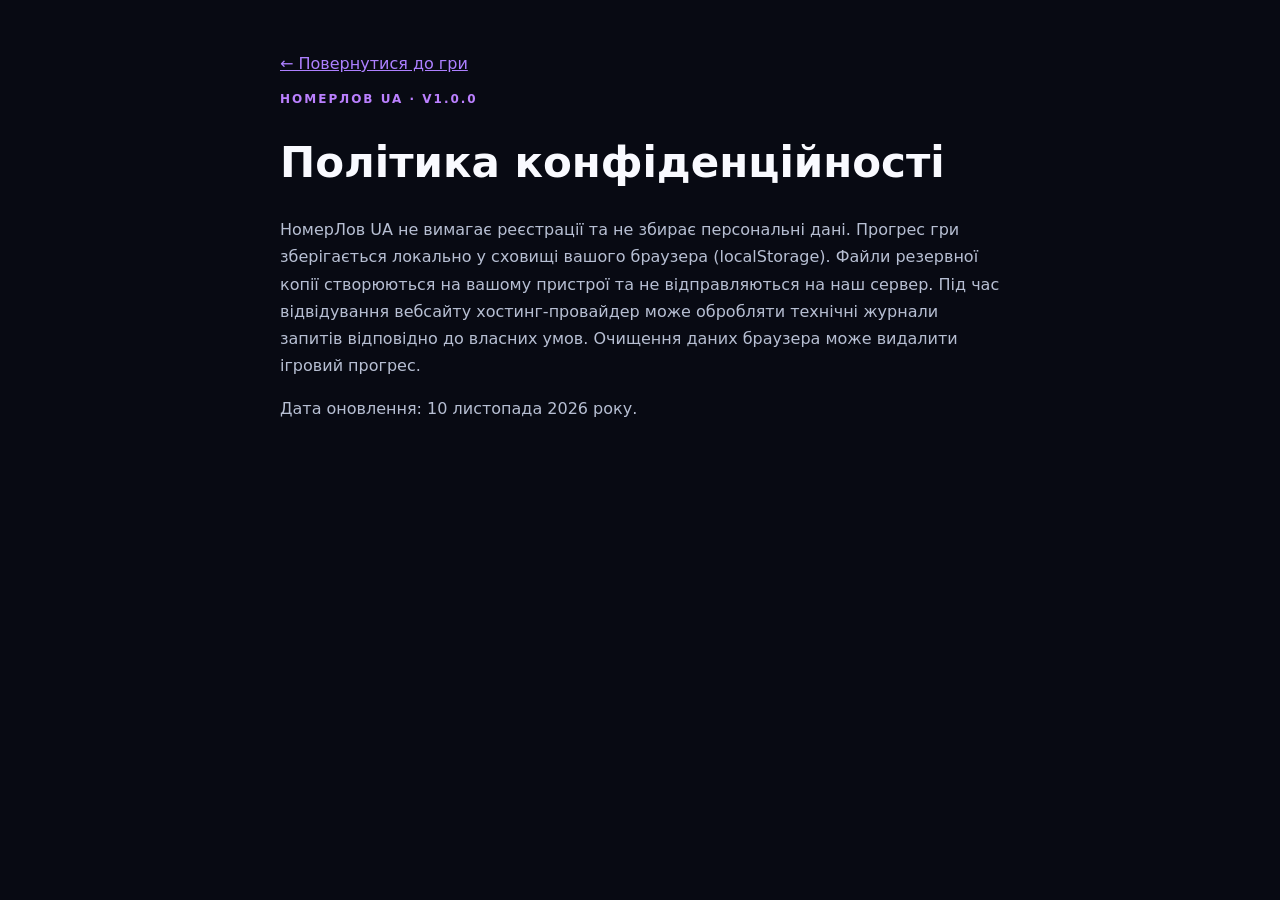
==== privacy.html @ e9b03d3c "chore(release): add PWA assets, Vercel config, legal pages and docs for v1.0.0" ====
<!doctype html><html lang="uk"><head><meta charset="utf-8"><meta name="viewport" content="width=device-width,initial-scale=1"><meta name="theme-color" content="#0b0b17"><title>Політика конфіденційності · НомерЛов UA</title><style>body{background:#080a13;color:#f9faff;font:16px/1.7 system-ui,Arial,sans-serif;max-width:720px;margin:0 auto;padding:50px 24px}a{color:#ad80ff}h1{line-height:1.2;font-size:clamp(26px,5vw,42px)}p{color:#b7bfd3}.tag{color:#bb80ff;font-size:12px;font-weight:800;letter-spacing:2px;text-transform:uppercase}</style></head><body><a href="./">← Повернутися до гри</a><p class="tag">НомерЛов UA · v1.0.0</p><h1>Політика конфіденційності</h1><p>НомерЛов UA не вимагає реєстрації та не збирає персональні дані. Прогрес гри зберігається локально у сховищі вашого браузера (localStorage). Файли резервної копії створюються на вашому пристрої та не відправляються на наш сервер. Під час відвідування вебсайту хостинг-провайдер може обробляти технічні журнали запитів відповідно до власних умов. Очищення даних браузера може видалити ігровий прогрес.</p><p>Дата оновлення: 10 листопада 2026 року.</p></body></html>
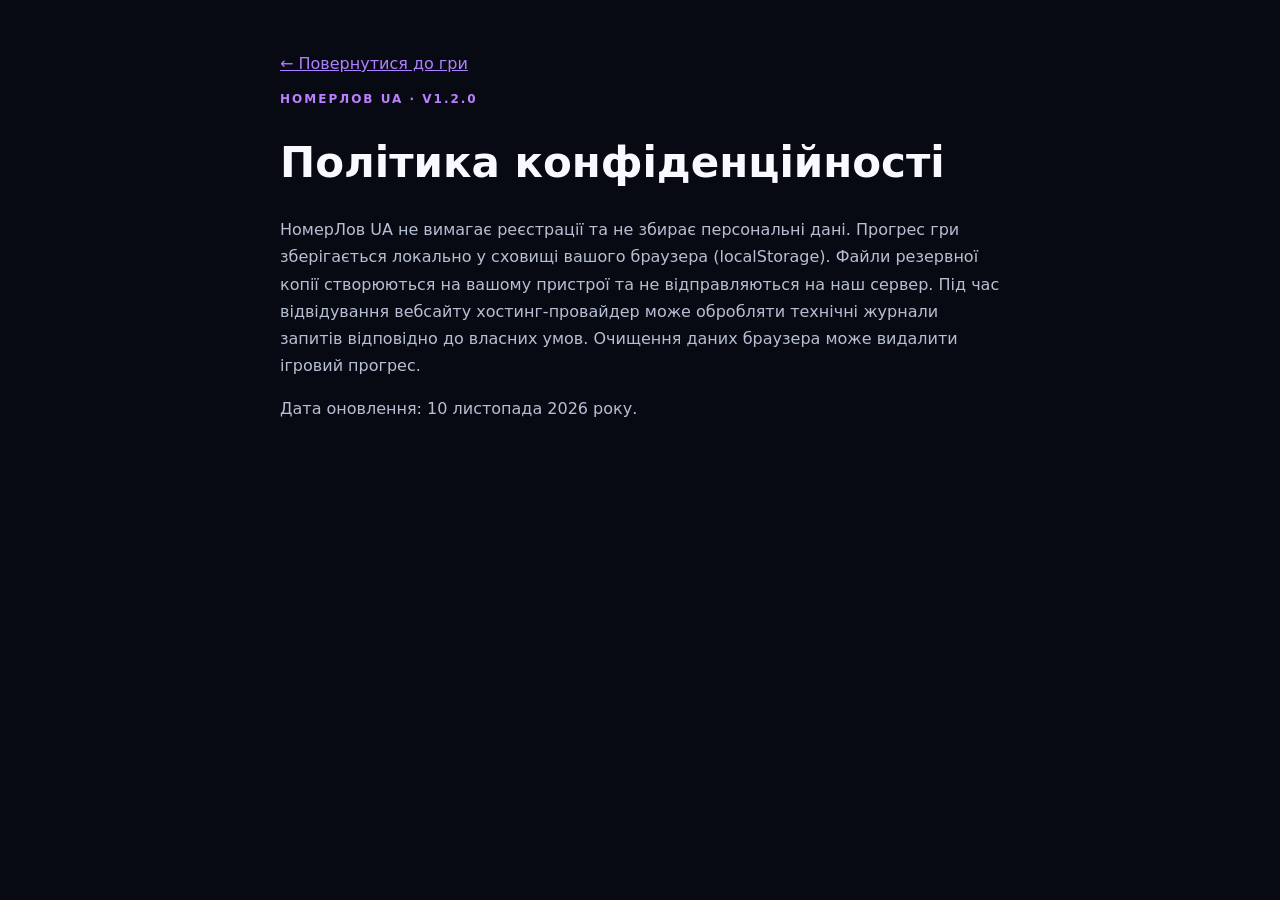
==== commit 747943b3: "release(v1.2.0): update privacy.html" ====
--- a/privacy.html
+++ b/privacy.html
@@ -1 +1 @@
-<!doctype html><html lang="uk"><head><meta charset="utf-8"><meta name="viewport" content="width=device-width,initial-scale=1"><meta name="theme-color" content="#0b0b17"><title>Політика конфіденційності · НомерЛов UA</title><style>body{background:#080a13;color:#f9faff;font:16px/1.7 system-ui,Arial,sans-serif;max-width:720px;margin:0 auto;padding:50px 24px}a{color:#ad80ff}h1{line-height:1.2;font-size:clamp(26px,5vw,42px)}p{color:#b7bfd3}.tag{color:#bb80ff;font-size:12px;font-weight:800;letter-spacing:2px;text-transform:uppercase}</style></head><body><a href="./">← Повернутися до гри</a><p class="tag">НомерЛов UA · v1.0.0</p><h1>Політика конфіденційності</h1><p>НомерЛов UA не вимагає реєстрації та не збирає персональні дані. Прогрес гри зберігається локально у сховищі вашого браузера (localStorage). Файли резервної копії створюються на вашому пристрої та не відправляються на наш сервер. Під час відвідування вебсайту хостинг-провайдер може обробляти технічні журнали запитів відповідно до власних умов. Очищення даних браузера може видалити ігровий прогрес.</p><p>Дата оновлення: 10 листопада 2026 року.</p></body></html>
+<!doctype html><html lang="uk"><head><meta charset="utf-8"><meta name="viewport" content="width=device-width,initial-scale=1"><meta name="theme-color" content="#0b0b17"><title>Політика конфіденційності · НомерЛов UA</title><style>body{background:#080a13;color:#f9faff;font:16px/1.7 system-ui,Arial,sans-serif;max-width:720px;margin:0 auto;padding:50px 24px}a{color:#ad80ff}h1{line-height:1.2;font-size:clamp(26px,5vw,42px)}p{color:#b7bfd3}.tag{color:#bb80ff;font-size:12px;font-weight:800;letter-spacing:2px;text-transform:uppercase}[hidden]{display:none!important}</style></head><body><div data-lang="uk"><a href="./">← Повернутися до гри</a><p class="tag">НомерЛов UA · v1.2.0</p><h1>Політика конфіденційності</h1><p>НомерЛов UA не вимагає реєстрації та не збирає персональні дані. Прогрес гри зберігається локально у сховищі вашого браузера (localStorage). Файли резервної копії створюються на вашому пристрої та не відправляються на наш сервер. Під час відвідування вебсайту хостинг-провайдер може обробляти технічні журнали запитів відповідно до власних умов. Очищення даних браузера може видалити ігровий прогрес.</p><p>Дата оновлення: 10 листопада 2026 року.</p></div><div data-lang="ru" hidden><a href="./">← Вернуться в игру</a><p class="tag">НомерЛов UA · v1.2.0</p><h1>Политика конфиденциальности</h1><p>НомерЛов UA не требует регистрации и не собирает личные данные. Прогресс игры сохраняется локально в браузере (localStorage). Резервные копии создаются на вашем устройстве и не отправляются на наш сервер. Во время посещения сайта хостинг-провайдер может обрабатывать технические журналы запросов согласно своим условиям. Очистка данных браузера может удалить игровой прогресс.</p><p>Дата обновления: 10 ноября 2026 года.</p></div><script>try{const s=JSON.parse(localStorage.getItem('nomerlov-ua-save-v1')||'{}');if(s.lang==='ru'){document.documentElement.lang='ru';document.querySelector('[data-lang="uk"]').hidden=true;document.querySelector('[data-lang="ru"]').hidden=false;document.title="Политика конфиденциальности · НомерЛов UA";}}catch{}</script></body></html>
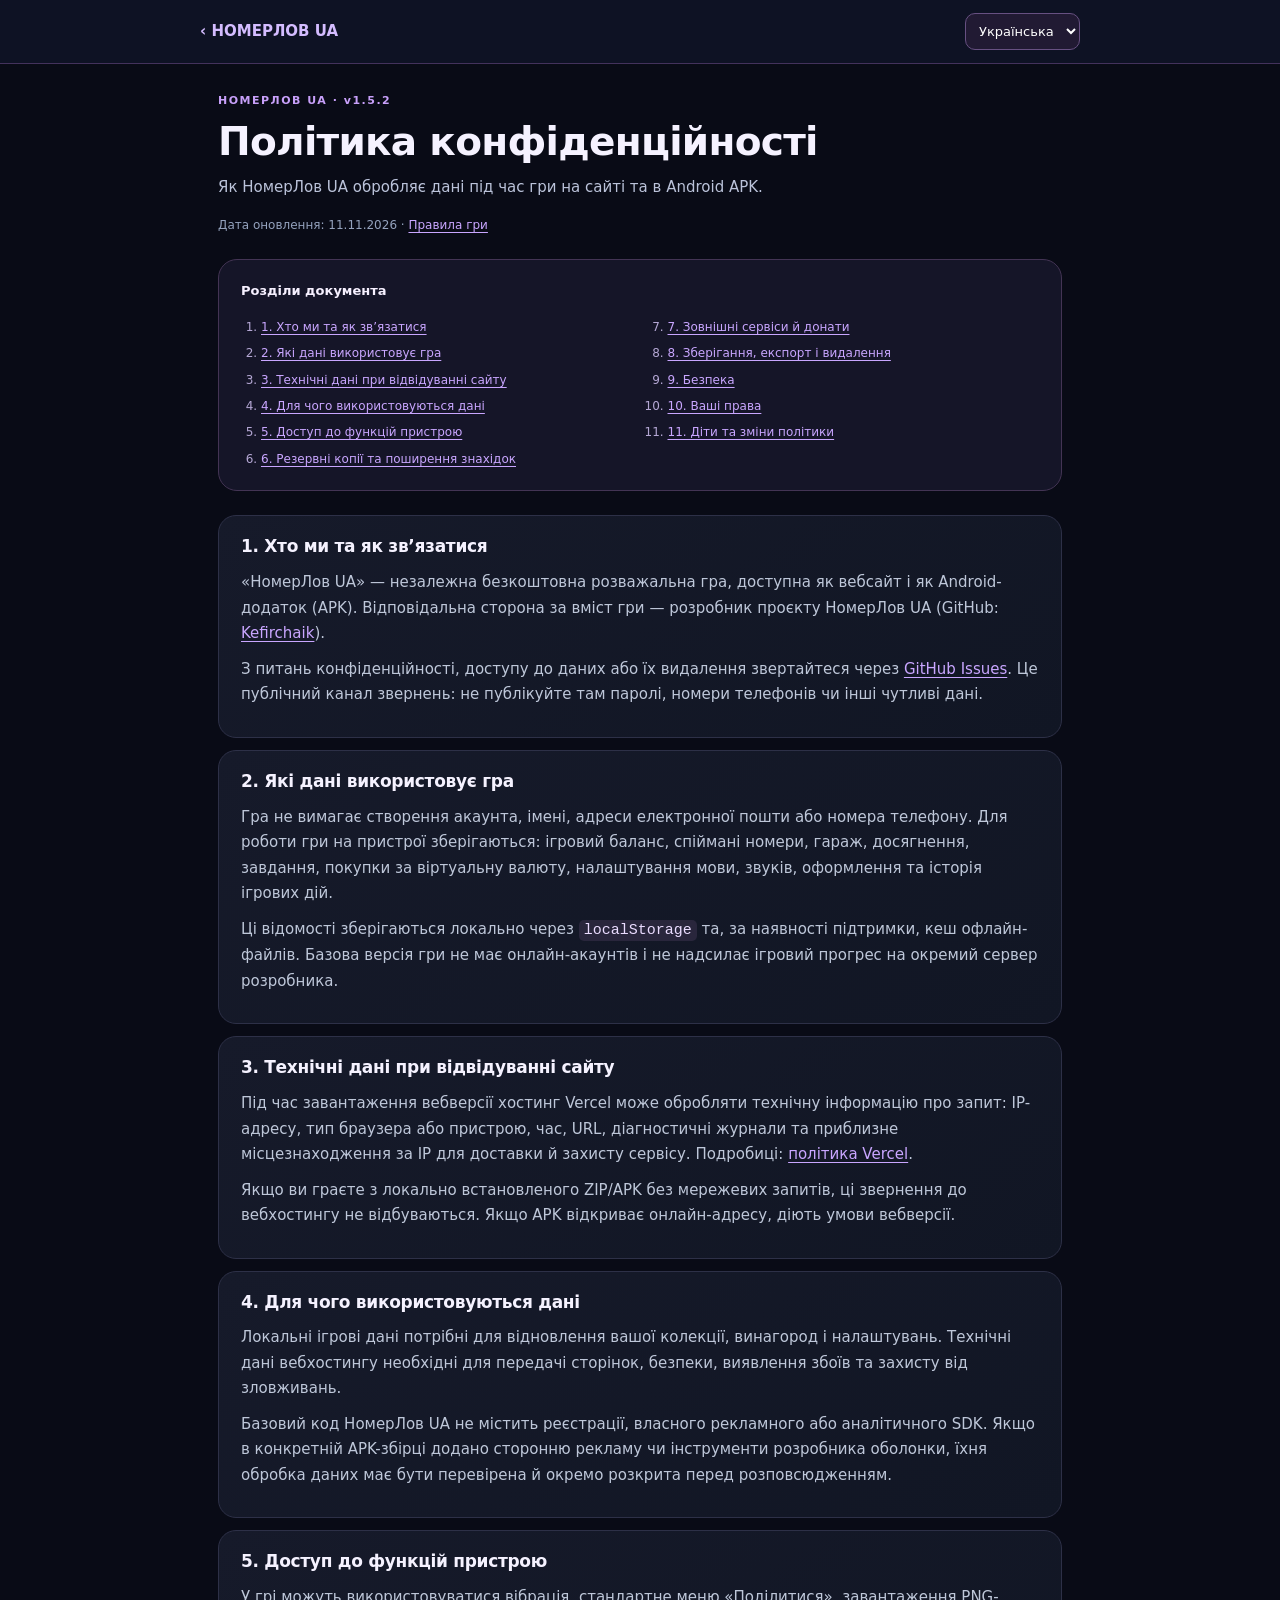
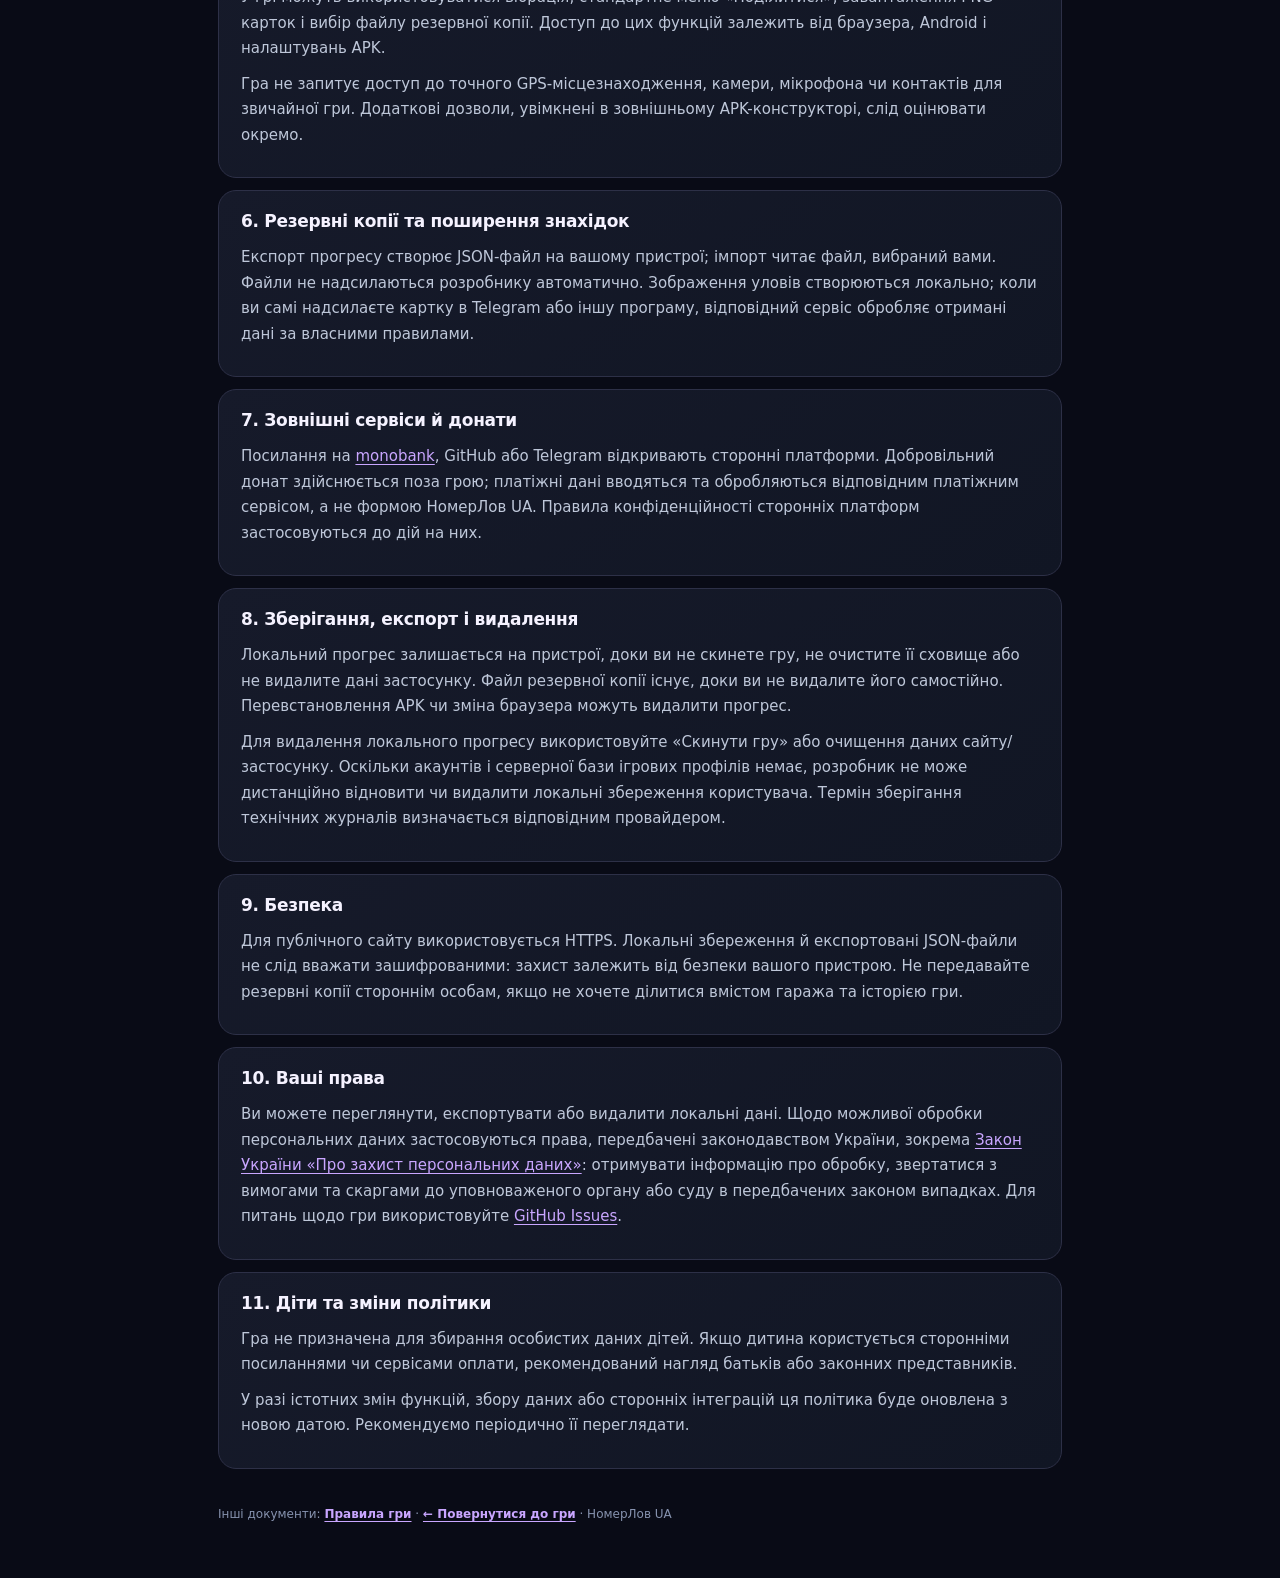
==== commit b5ab7589: "docs(legal): publish complete bilingual privacy.html for web and Android" ====
--- a/privacy.html
+++ b/privacy.html
@@ -1 +1,2 @@
-<!doctype html><html lang="uk"><head><meta charset="utf-8"><meta name="viewport" content="width=device-width,initial-scale=1"><meta name="theme-color" content="#0b0b17"><title>Політика конфіденційності · НомерЛов UA</title><style>body{background:#080a13;color:#f9faff;font:16px/1.7 system-ui,Arial,sans-serif;max-width:720px;margin:0 auto;padding:50px 24px}a{color:#ad80ff}h1{line-height:1.2;font-size:clamp(26px,5vw,42px)}p{color:#b7bfd3}.tag{color:#bb80ff;font-size:12px;font-weight:800;letter-spacing:2px;text-transform:uppercase}[hidden]{display:none!important}</style></head><body><div data-lang="uk"><a href="./">← Повернутися до гри</a><p class="tag">НомерЛов UA · v1.2.0</p><h1>Політика конфіденційності</h1><p>НомерЛов UA не вимагає реєстрації та не збирає персональні дані. Прогрес гри зберігається локально у сховищі вашого браузера (localStorage). Файли резервної копії створюються на вашому пристрої та не відправляються на наш сервер. Під час відвідування вебсайту хостинг-провайдер може обробляти технічні журнали запитів відповідно до власних умов. Очищення даних браузера може видалити ігровий прогрес.</p><p>Дата оновлення: 10 листопада 2026 року.</p></div><div data-lang="ru" hidden><a href="./">← Вернуться в игру</a><p class="tag">НомерЛов UA · v1.2.0</p><h1>Политика конфиденциальности</h1><p>НомерЛов UA не требует регистрации и не собирает личные данные. Прогресс игры сохраняется локально в браузере (localStorage). Резервные копии создаются на вашем устройстве и не отправляются на наш сервер. Во время посещения сайта хостинг-провайдер может обрабатывать технические журналы запросов согласно своим условиям. Очистка данных браузера может удалить игровой прогресс.</p><p>Дата обновления: 10 ноября 2026 года.</p></div><script>try{const s=JSON.parse(localStorage.getItem('nomerlov-ua-save-v1')||'{}');if(s.lang==='ru'){document.documentElement.lang='ru';document.querySelector('[data-lang="uk"]').hidden=true;document.querySelector('[data-lang="ru"]').hidden=false;document.title="Политика конфиденциальности · НомерЛов UA";}}catch{}</script></body></html>+<!doctype html><html lang="uk"><head><meta charset="utf-8"><meta name="viewport" content="width=device-width,initial-scale=1,viewport-fit=cover"><meta name="theme-color" content="#111525"><title>Політика конфіденційності · НомерЛов UA</title><style>
+*{box-sizing:border-box}html{color-scheme:dark;scroll-behavior:smooth}body{margin:0;color:#f5f2ff;background:#090b16;font:400 15px/1.7 system-ui,-apple-system,Segoe UI,Arial,sans-serif}a{color:#c9a6ff;text-underline-offset:3px}a:hover{color:#e0caff}header{position:sticky;top:0;z-index:5;background:#101426ed;backdrop-filter:blur(14px);border-bottom:1px solid #43325c;padding:13px max(15px,env(safe-area-inset-left))}header .header-inner{max-width:880px;margin:auto;display:flex;align-items:center;justify-content:space-between;gap:10px}.home{display:inline-flex;align-items:center;gap:7px;font-weight:800;text-decoration:none;white-space:nowrap;color:#d4bcff!important}select{border:1px solid #675082;color:white;border-radius:10px;background:#211a33;padding:9px;font:inherit;font-size:13px}main{width:min(880px,100%);padding:28px 18px 55px;margin:auto}h1{font-size:clamp(27px,6vw,39px);line-height:1.2;margin:8px 0 10px;letter-spacing:-.7px}.kicker{font-weight:900;letter-spacing:1.5px;font-size:11px;color:#c8a0fa}.summary{color:#bbc3da;font-size:15px;max-width:70ch;margin:8px 0 14px}.meta{color:#94a2bd;font-size:12px;margin:0 0 24px}.index{border:1px solid #433454;background:#151528;border-radius:19px;padding:18px 22px;margin:0 0 24px}.index strong{font-size:13px}.index ol{margin:10px 0 0;padding-left:20px;columns:2;column-gap:35px}.index li{break-inside:avoid;padding:3px 0;color:#b4a7d4;font-size:12px}article section{padding:19px 22px;margin:12px 0;border:1px solid #2d3047;border-radius:18px;background:linear-gradient(145deg,#161a2a,#111624)}h2{font-size:17px;line-height:1.35;margin:0 0 12px;letter-spacing:-.3px}p{margin:10px 0;color:#bec7d9}code{background:#29263c;color:#eadcff;border-radius:5px;padding:2px 5px}strong{color:#f6f0ff}footer{padding:23px 0 0;color:#8793af;font-size:12px}footer a{font-weight:700}@media(max-width:600px){header{padding:10px 15px}main{padding:20px 13px 45px}.index ol{columns:1}article section{padding:16px 17px}h2{font-size:16px}p{font-size:13px;line-height:1.72}}[hidden]{display:none!important}</style></head><body><header><div class="header-inner"><a class="home" href="./index.html">‹ НОМЕРЛОВ UA</a><select id="langSelect" aria-label="Мова документа / Язык документа"><option value="uk">Українська</option><option value="ru">Русский</option></select></div></header><div class="doc-lang" data-lang="uk"><main><div class="kicker">НОМЕРЛОВ UA · v1.5.2</div><h1>Політика конфіденційності</h1><p class="summary">Як НомерЛов UA обробляє дані під час гри на сайті та в Android APK.</p><p class="meta">Дата оновлення: 11.11.2026 · <a href="terms.html">Правила гри</a></p><nav class="index" aria-label="Зміст"><strong>Розділи документа</strong><ol><li><a href="#uk-1">1. Хто ми та як зв’язатися</a></li><li><a href="#uk-2">2. Які дані використовує гра</a></li><li><a href="#uk-3">3. Технічні дані при відвідуванні сайту</a></li><li><a href="#uk-4">4. Для чого використовуються дані</a></li><li><a href="#uk-5">5. Доступ до функцій пристрою</a></li><li><a href="#uk-6">6. Резервні копії та поширення знахідок</a></li><li><a href="#uk-7">7. Зовнішні сервіси й донати</a></li><li><a href="#uk-8">8. Зберігання, експорт і видалення</a></li><li><a href="#uk-9">9. Безпека</a></li><li><a href="#uk-10">10. Ваші права</a></li><li><a href="#uk-11">11. Діти та зміни політики</a></li></ol></nav><article><section id="uk-1"><h2>1. Хто ми та як зв’язатися</h2><p>«НомерЛов UA» — незалежна безкоштовна розважальна гра, доступна як вебсайт і як Android-додаток (APK). Відповідальна сторона за вміст гри — розробник проєкту НомерЛов UA (GitHub: <a href="https://github.com/Kefirchaik" target="_blank" rel="noopener noreferrer">Kefirchaik</a>).</p><p>З питань конфіденційності, доступу до даних або їх видалення звертайтеся через <a href="https://github.com/Kefirchaik/nomerlov-ua/issues/new" target="_blank" rel="noopener noreferrer">GitHub Issues</a>. Це публічний канал звернень: не публікуйте там паролі, номери телефонів чи інші чутливі дані.</p></section><section id="uk-2"><h2>2. Які дані використовує гра</h2><p>Гра не вимагає створення акаунта, імені, адреси електронної пошти або номера телефону. Для роботи гри на пристрої зберігаються: ігровий баланс, спіймані номери, гараж, досягнення, завдання, покупки за віртуальну валюту, налаштування мови, звуків, оформлення та історія ігрових дій.</p><p>Ці відомості зберігаються локально через <code>localStorage</code> та, за наявності підтримки, кеш офлайн-файлів. Базова версія гри не має онлайн-акаунтів і не надсилає ігровий прогрес на окремий сервер розробника.</p></section><section id="uk-3"><h2>3. Технічні дані при відвідуванні сайту</h2><p>Під час завантаження вебверсії хостинг Vercel може обробляти технічну інформацію про запит: IP-адресу, тип браузера або пристрою, час, URL, діагностичні журнали та приблизне місцезнаходження за IP для доставки й захисту сервісу. Подробиці: <a href="https://vercel.com/legal/privacy-notice" target="_blank" rel="noopener noreferrer">політика Vercel</a>.</p><p>Якщо ви граєте з локально встановленого ZIP/APK без мережевих запитів, ці звернення до вебхостингу не відбуваються. Якщо APK відкриває онлайн-адресу, діють умови вебверсії.</p></section><section id="uk-4"><h2>4. Для чого використовуються дані</h2><p>Локальні ігрові дані потрібні для відновлення вашої колекції, винагород і налаштувань. Технічні дані вебхостингу необхідні для передачі сторінок, безпеки, виявлення збоїв та захисту від зловживань.</p><p>Базовий код НомерЛов UA не містить реєстрації, власного рекламного або аналітичного SDK. Якщо в конкретній APK-збірці додано сторонню рекламу чи інструменти розробника оболонки, їхня обробка даних має бути перевірена й окремо розкрита перед розповсюдженням.</p></section><section id="uk-5"><h2>5. Доступ до функцій пристрою</h2><p>У грі можуть використовуватися вібрація, стандартне меню «Поділитися», завантаження PNG-карток і вибір файлу резервної копії. Доступ до цих функцій залежить від браузера, Android і налаштувань APK.</p><p>Гра не запитує доступ до точного GPS-місцезнаходження, камери, мікрофона чи контактів для звичайної гри. Додаткові дозволи, увімкнені в зовнішньому APK-конструкторі, слід оцінювати окремо.</p></section><section id="uk-6"><h2>6. Резервні копії та поширення знахідок</h2><p>Експорт прогресу створює JSON-файл на вашому пристрої; імпорт читає файл, вибраний вами. Файли не надсилаються розробнику автоматично. Зображення уловів створюються локально; коли ви самі надсилаєте картку в Telegram або іншу програму, відповідний сервіс обробляє отримані дані за власними правилами.</p></section><section id="uk-7"><h2>7. Зовнішні сервіси й донати</h2><p>Посилання на <a href="https://send.monobank.ua/jar/SDWp3ABSr" target="_blank" rel="noopener noreferrer">monobank</a>, GitHub або Telegram відкривають сторонні платформи. Добровільний донат здійснюється поза грою; платіжні дані вводяться та обробляються відповідним платіжним сервісом, а не формою НомерЛов UA. Правила конфіденційності сторонніх платформ застосовуються до дій на них.</p></section><section id="uk-8"><h2>8. Зберігання, експорт і видалення</h2><p>Локальний прогрес залишається на пристрої, доки ви не скинете гру, не очистите її сховище або не видалите дані застосунку. Файл резервної копії існує, доки ви не видалите його самостійно. Перевстановлення APK чи зміна браузера можуть видалити прогрес.</p><p>Для видалення локального прогресу використовуйте «Скинути гру» або очищення даних сайту/застосунку. Оскільки акаунтів і серверної бази ігрових профілів немає, розробник не може дистанційно відновити чи видалити локальні збереження користувача. Термін зберігання технічних журналів визначається відповідним провайдером.</p></section><section id="uk-9"><h2>9. Безпека</h2><p>Для публічного сайту використовується HTTPS. Локальні збереження й експортовані JSON-файли не слід вважати зашифрованими: захист залежить від безпеки вашого пристрою. Не передавайте резервні копії стороннім особам, якщо не хочете ділитися вмістом гаража та історією гри.</p></section><section id="uk-10"><h2>10. Ваші права</h2><p>Ви можете переглянути, експортувати або видалити локальні дані. Щодо можливої обробки персональних даних застосовуються права, передбачені законодавством України, зокрема <a href="https://zakon.rada.gov.ua/go/2297-17" target="_blank" rel="noopener noreferrer">Закон України «Про захист персональних даних»</a>: отримувати інформацію про обробку, звертатися з вимогами та скаргами до уповноваженого органу або суду в передбачених законом випадках. Для питань щодо гри використовуйте <a href="https://github.com/Kefirchaik/nomerlov-ua/issues/new" target="_blank" rel="noopener noreferrer">GitHub Issues</a>.</p></section><section id="uk-11"><h2>11. Діти та зміни політики</h2><p>Гра не призначена для збирання особистих даних дітей. Якщо дитина користується сторонніми посиланнями чи сервісами оплати, рекомендований нагляд батьків або законних представників.</p><p>У разі істотних змін функцій, збору даних або сторонніх інтеграцій ця політика буде оновлена з новою датою. Рекомендуємо періодично її переглядати.</p></section></article><footer>Інші документи: <a href="terms.html">Правила гри</a> · <a href="./index.html">← Повернутися до гри</a> · НомерЛов UA</footer></main></div><div class="doc-lang" data-lang="ru" hidden><main><div class="kicker">НОМЕРЛОВ UA · v1.5.2</div><h1>Политика конфиденциальности</h1><p class="summary">Как НомерЛов UA обрабатывает данные на сайте и в Android APK.</p><p class="meta">Дата обновления: 11.11.2026 · <a href="terms.html">Правила игры</a></p><nav class="index" aria-label="Содержание"><strong>Разделы документа</strong><ol><li><a href="#ru-1">1. Кто мы и как связаться</a></li><li><a href="#ru-2">2. Какие данные использует игра</a></li><li><a href="#ru-3">3. Технические данные при посещении сайта</a></li><li><a href="#ru-4">4. Цели обработки</a></li><li><a href="#ru-5">5. Функции устройства</a></li><li><a href="#ru-6">6. Резервные копии и публикация находок</a></li><li><a href="#ru-7">7. Сторонние сервисы и поддержка</a></li><li><a href="#ru-8">8. Хранение и удаление</a></li><li><a href="#ru-9">9. Безопасность</a></li><li><a href="#ru-10">10. Ваши права</a></li><li><a href="#ru-11">11. Дети и изменения</a></li></ol></nav><article><section id="ru-1"><h2>1. Кто мы и как связаться</h2><p>«НомерЛов UA» — независимая бесплатная развлекательная игра для браузера и Android (APK). За содержимое игры отвечает разработчик проекта НомерЛов UA (GitHub: <a href="https://github.com/Kefirchaik" target="_blank" rel="noopener noreferrer">Kefirchaik</a>).</p><p>По вопросам конфиденциальности, доступа или удаления данных обращайтесь через <a href="https://github.com/Kefirchaik/nomerlov-ua/issues/new" target="_blank" rel="noopener noreferrer">GitHub Issues</a>. Это публичный способ связи: не размещайте там пароли, телефоны и другую чувствительную информацию.</p></section><section id="ru-2"><h2>2. Какие данные использует игра</h2><p>Регистрация, имя, электронная почта и номер телефона для игры не нужны. На устройстве сохраняются игровой баланс, пойманные номера, гараж, достижения, задания, покупки за виртуальную валюту, язык, звуки, оформление и история игровых действий.</p><p>Эти сведения хранятся локально с помощью <code>localStorage</code> и, если поддерживается, офлайн-кеша. В базовой версии нет онлайн-аккаунтов и отправки игрового прогресса на отдельный сервер разработчика.</p></section><section id="ru-3"><h2>3. Технические данные при посещении сайта</h2><p>При загрузке вебверсии хостинг Vercel может обрабатывать IP-адрес, тип браузера и устройства, время и URL запроса, диагностические журналы, а также примерное местоположение по IP для доставки и защиты сервиса. Подробности: <a href="https://vercel.com/legal/privacy-notice" target="_blank" rel="noopener noreferrer">политика Vercel</a>.</p><p>Если вы используете локально упакованный ZIP/APK без сетевых запросов, обращения к веб-хостингу отсутствуют. Если APK открывает онлайн-сайт, применяются условия вебверсии.</p></section><section id="ru-4"><h2>4. Цели обработки</h2><p>Локальные данные нужны для сохранения коллекции, наград и настроек. Технические данные хостинга используются для передачи страниц, безопасности, диагностики и защиты от злоупотреблений.</p><p>Базовый код игры не содержит регистрации, собственного рекламного или аналитического SDK. Если в конкретной APK-сборке подключены реклама или сторонние компоненты оболочки, их обработку данных необходимо отдельно проверить и раскрыть перед распространением.</p></section><section id="ru-5"><h2>5. Функции устройства</h2><p>Игра может использовать вибрацию, системное меню «Поделиться», скачивание PNG-карточек и выбор файла резервной копии. Доступность зависит от браузера, Android и параметров APK.</p><p>Для обычной игры не требуется точное местоположение GPS, камера, микрофон или контакты. Дополнительные разрешения, заданные в APK-конструкторе, необходимо оценить отдельно.</p></section><section id="ru-6"><h2>6. Резервные копии и публикация находок</h2><p>Экспорт создаёт JSON-файл на устройстве, импорт читает выбранный вами файл. Резервные копии не отправляются разработчику автоматически. Карточки уловов создаются локально; если вы делитесь ими через Telegram или другие приложения, их обработка регулируется правилами соответствующего сервиса.</p></section><section id="ru-7"><h2>7. Сторонние сервисы и поддержка</h2><p>Ссылки на <a href="https://send.monobank.ua/jar/SDWp3ABSr" target="_blank" rel="noopener noreferrer">monobank</a>, GitHub и Telegram ведут на внешние платформы. Добровольная поддержка осуществляется вне игры: платёжные данные обрабатывает платёжный сервис, а не НомерЛов UA. К таким действиям применяются политики сторонних платформ.</p></section><section id="ru-8"><h2>8. Хранение и удаление</h2><p>Игровой прогресс хранится на устройстве, пока вы не сбросите игру, не очистите хранилище или не удалите данные приложения. Созданный файл резервной копии остаётся у вас до самостоятельного удаления. Переустановка APK или смена браузера может привести к потере прогресса.</p><p>Удалить локальный прогресс можно через «Сбросить игру» или очистку данных сайта/приложения. Поскольку серверных аккаунтов нет, разработчик не может дистанционно удалить или восстановить локальные данные. Сроки хранения технических журналов определяются провайдером.</p></section><section id="ru-9"><h2>9. Безопасность</h2><p>Публичный сайт использует HTTPS. Локальные сохранения и экспортированные JSON-файлы не считаются зашифрованными: их безопасность зависит от устройства. Не передавайте резервные копии посторонним без необходимости.</p></section><section id="ru-10"><h2>10. Ваши права</h2><p>Вы можете просмотреть, экспортировать или удалить локальные данные. В отношении возможной обработки персональных данных действуют права, предусмотренные законодательством Украины, в том числе <a href="https://zakon.rada.gov.ua/go/2297-17" target="_blank" rel="noopener noreferrer">Закон України «Про захист персональних даних»</a>: получать сведения об обработке, направлять обращения и жалобы в предусмотренном законом порядке. Связь с разработчиком: <a href="https://github.com/Kefirchaik/nomerlov-ua/issues/new" target="_blank" rel="noopener noreferrer">GitHub Issues</a>.</p></section><section id="ru-11"><h2>11. Дети и изменения</h2><p>Игра не предназначена для сбора персональных данных детей. При переходах на сторонние сайты и совершении платежей рекомендуется участие родителей или законных представителей.</p><p>При существенных изменениях функций, обработки данных или внешних интеграций документ будет обновлён с новой датой.</p></section></article><footer>Другие документы: <a href="terms.html">Правила игры</a> · <a href="./index.html">← Вернуться в игру</a> · НомерЛов UA</footer></main></div><script>(function(){const select=document.getElementById('langSelect');const params=new URLSearchParams(location.search);let lang=params.get('lang');if(!['uk','ru'].includes(lang)){try{lang=JSON.parse(localStorage.getItem('nomerlov-ua-save-v1')||'{}').lang}catch{} }if(!['uk','ru'].includes(lang))lang='uk';const apply=value=>{document.documentElement.lang=value;document.querySelectorAll('.doc-lang').forEach(el=>el.hidden=el.dataset.lang!==value);document.title=(value==='ru'?"Политика конфиденциальности":"Політика конфіденційності")+' · НомерЛов UA';select.value=value;};select.addEventListener('change',()=>apply(select.value));apply(lang)})()</script></body></html>
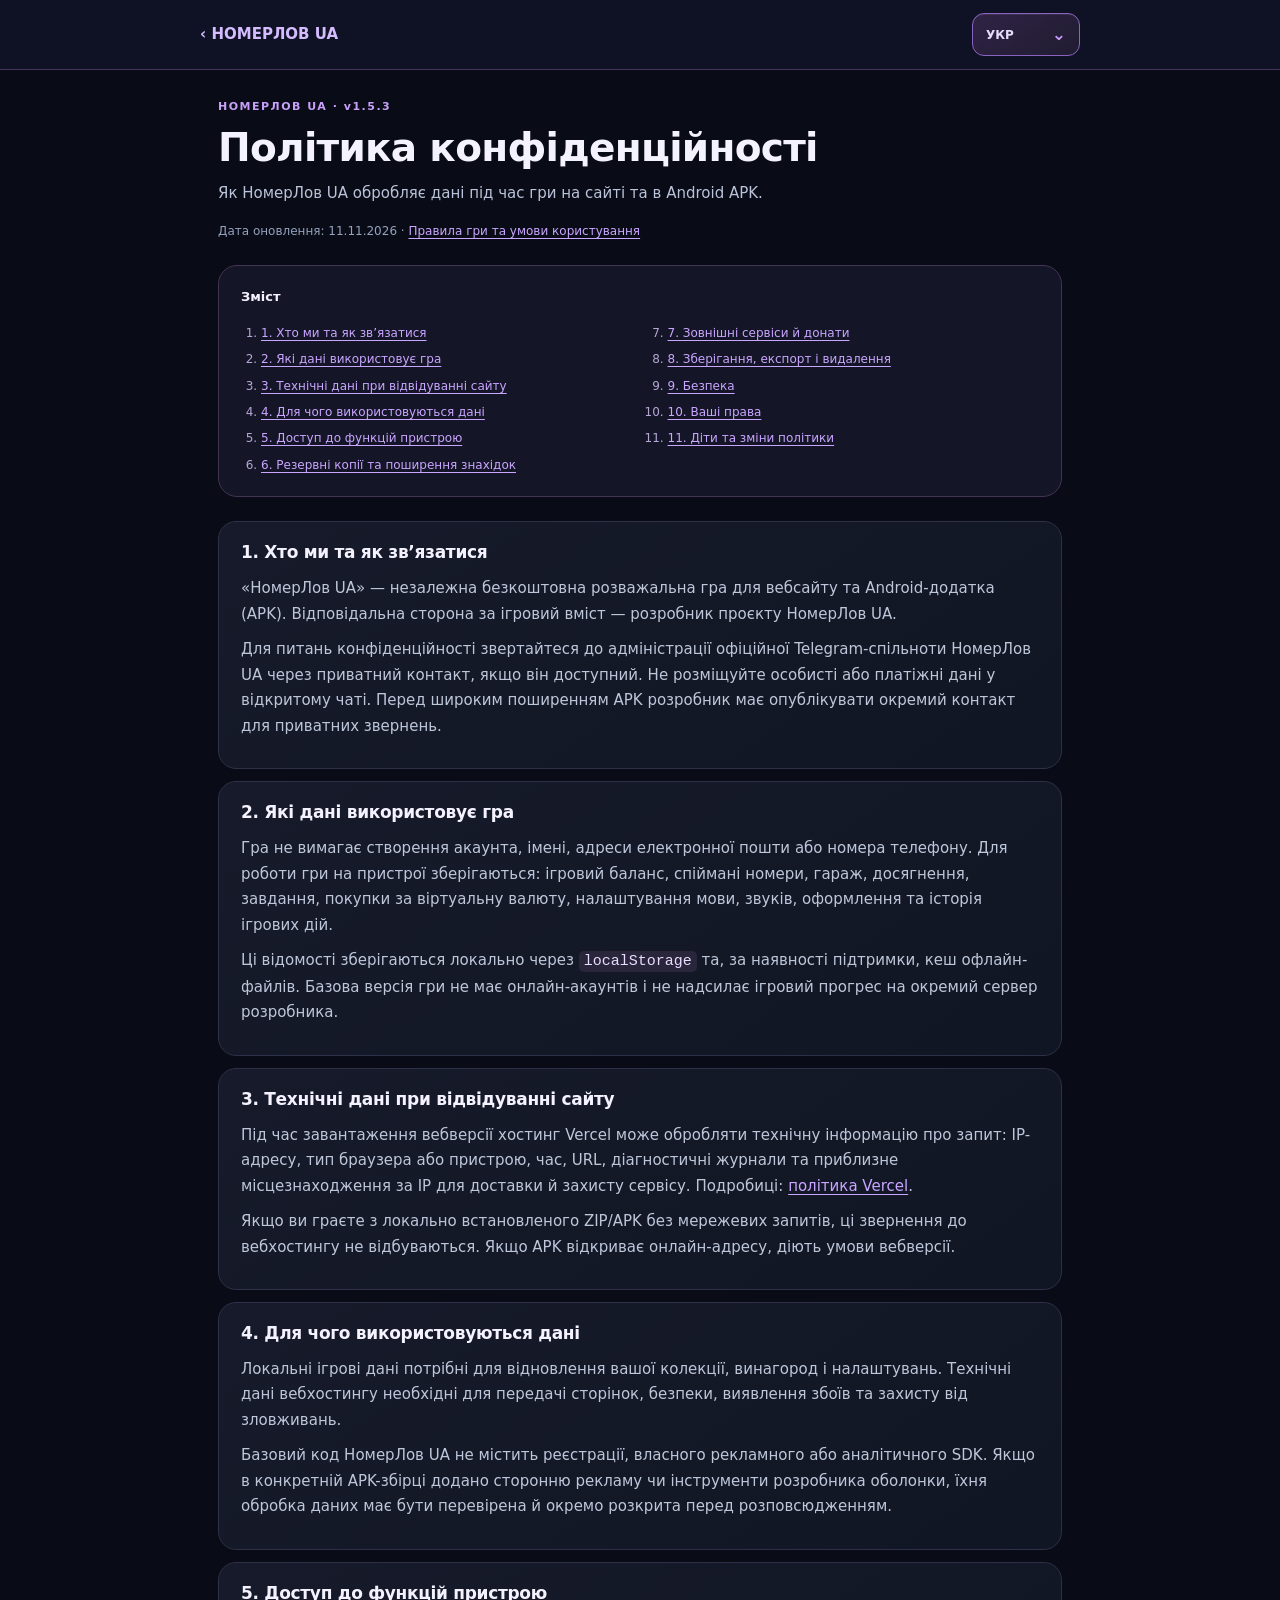
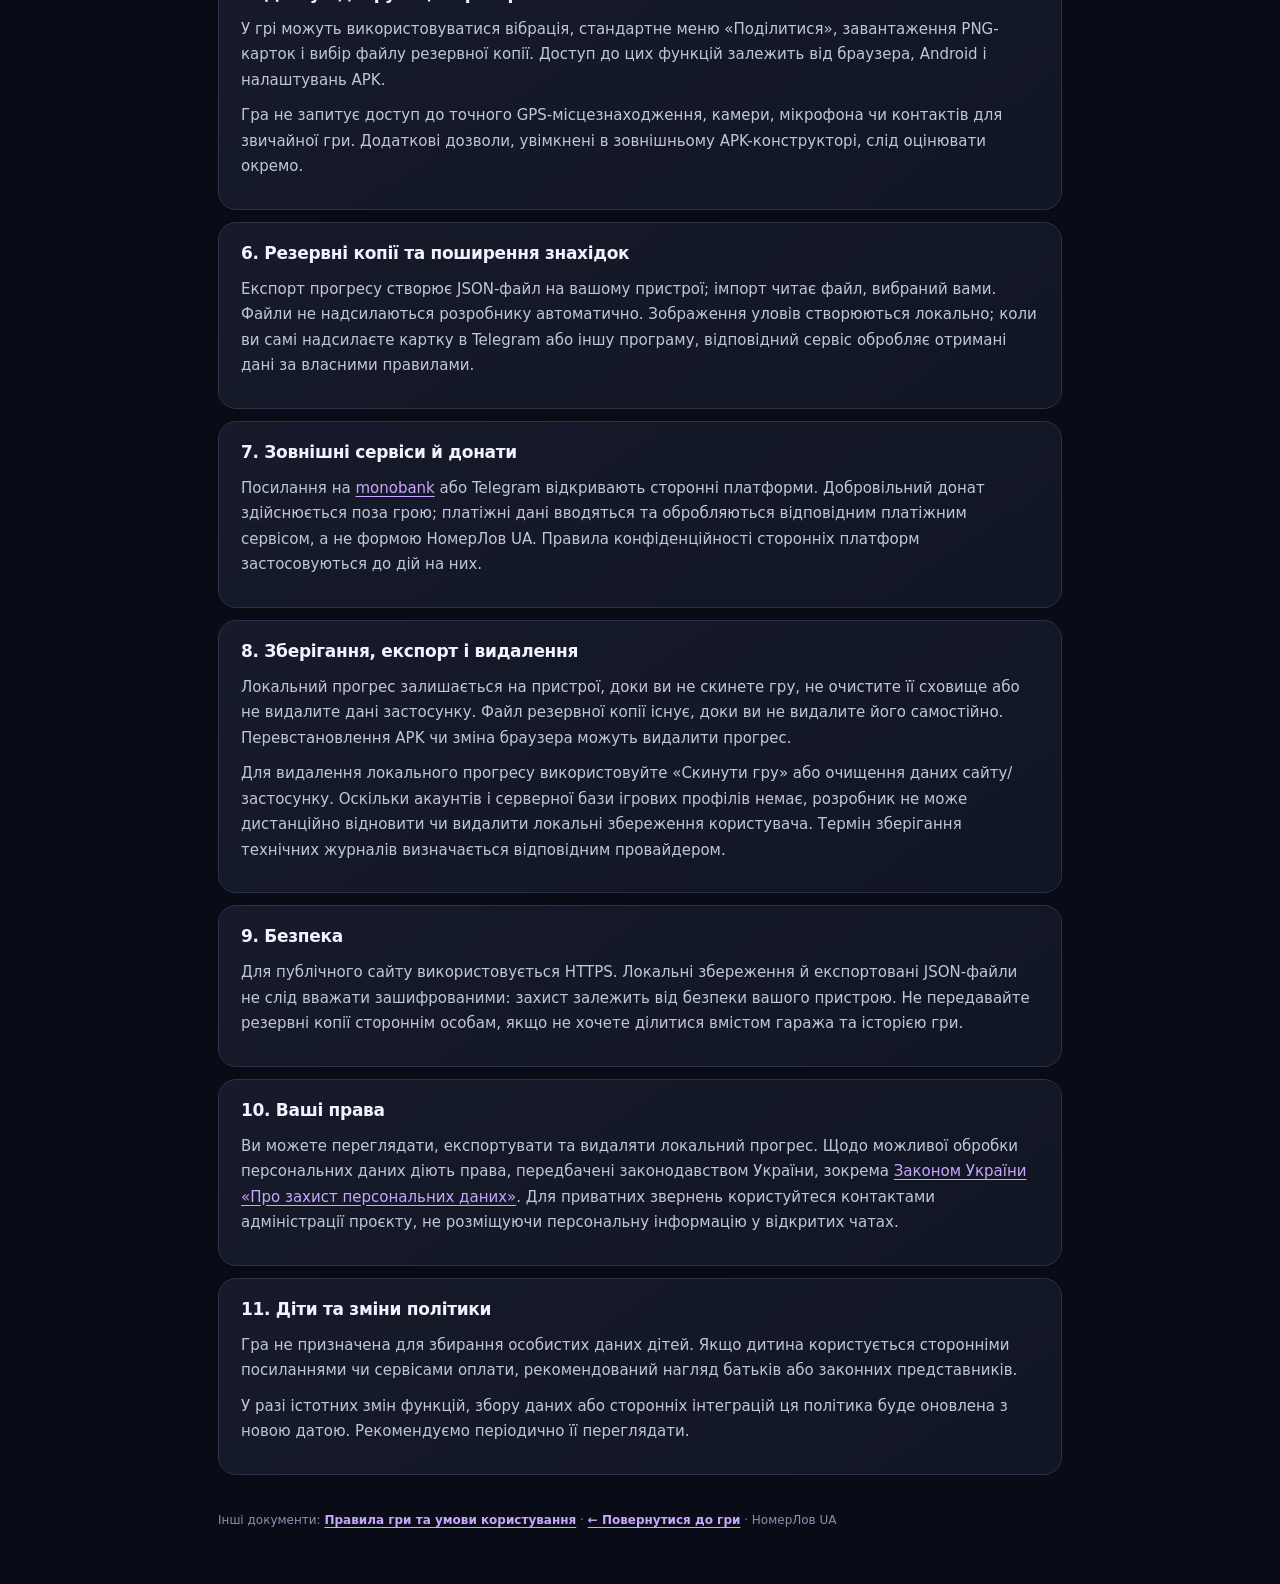
==== commit 80100322: "fix(legal): custom language menu and remove repository links" ====
--- a/privacy.html
+++ b/privacy.html
@@ -1,2 +1,26 @@
 <!doctype html><html lang="uk"><head><meta charset="utf-8"><meta name="viewport" content="width=device-width,initial-scale=1,viewport-fit=cover"><meta name="theme-color" content="#111525"><title>Політика конфіденційності · НомерЛов UA</title><style>
-*{box-sizing:border-box}html{color-scheme:dark;scroll-behavior:smooth}body{margin:0;color:#f5f2ff;background:#090b16;font:400 15px/1.7 system-ui,-apple-system,Segoe UI,Arial,sans-serif}a{color:#c9a6ff;text-underline-offset:3px}a:hover{color:#e0caff}header{position:sticky;top:0;z-index:5;background:#101426ed;backdrop-filter:blur(14px);border-bottom:1px solid #43325c;padding:13px max(15px,env(safe-area-inset-left))}header .header-inner{max-width:880px;margin:auto;display:flex;align-items:center;justify-content:space-between;gap:10px}.home{display:inline-flex;align-items:center;gap:7px;font-weight:800;text-decoration:none;white-space:nowrap;color:#d4bcff!important}select{border:1px solid #675082;color:white;border-radius:10px;background:#211a33;padding:9px;font:inherit;font-size:13px}main{width:min(880px,100%);padding:28px 18px 55px;margin:auto}h1{font-size:clamp(27px,6vw,39px);line-height:1.2;margin:8px 0 10px;letter-spacing:-.7px}.kicker{font-weight:900;letter-spacing:1.5px;font-size:11px;color:#c8a0fa}.summary{color:#bbc3da;font-size:15px;max-width:70ch;margin:8px 0 14px}.meta{color:#94a2bd;font-size:12px;margin:0 0 24px}.index{border:1px solid #433454;background:#151528;border-radius:19px;padding:18px 22px;margin:0 0 24px}.index strong{font-size:13px}.index ol{margin:10px 0 0;padding-left:20px;columns:2;column-gap:35px}.index li{break-inside:avoid;padding:3px 0;color:#b4a7d4;font-size:12px}article section{padding:19px 22px;margin:12px 0;border:1px solid #2d3047;border-radius:18px;background:linear-gradient(145deg,#161a2a,#111624)}h2{font-size:17px;line-height:1.35;margin:0 0 12px;letter-spacing:-.3px}p{margin:10px 0;color:#bec7d9}code{background:#29263c;color:#eadcff;border-radius:5px;padding:2px 5px}strong{color:#f6f0ff}footer{padding:23px 0 0;color:#8793af;font-size:12px}footer a{font-weight:700}@media(max-width:600px){header{padding:10px 15px}main{padding:20px 13px 45px}.index ol{columns:1}article section{padding:16px 17px}h2{font-size:16px}p{font-size:13px;line-height:1.72}}[hidden]{display:none!important}</style></head><body><header><div class="header-inner"><a class="home" href="./index.html">‹ НОМЕРЛОВ UA</a><select id="langSelect" aria-label="Мова документа / Язык документа"><option value="uk">Українська</option><option value="ru">Русский</option></select></div></header><div class="doc-lang" data-lang="uk"><main><div class="kicker">НОМЕРЛОВ UA · v1.5.2</div><h1>Політика конфіденційності</h1><p class="summary">Як НомерЛов UA обробляє дані під час гри на сайті та в Android APK.</p><p class="meta">Дата оновлення: 11.11.2026 · <a href="terms.html">Правила гри</a></p><nav class="index" aria-label="Зміст"><strong>Розділи документа</strong><ol><li><a href="#uk-1">1. Хто ми та як зв’язатися</a></li><li><a href="#uk-2">2. Які дані використовує гра</a></li><li><a href="#uk-3">3. Технічні дані при відвідуванні сайту</a></li><li><a href="#uk-4">4. Для чого використовуються дані</a></li><li><a href="#uk-5">5. Доступ до функцій пристрою</a></li><li><a href="#uk-6">6. Резервні копії та поширення знахідок</a></li><li><a href="#uk-7">7. Зовнішні сервіси й донати</a></li><li><a href="#uk-8">8. Зберігання, експорт і видалення</a></li><li><a href="#uk-9">9. Безпека</a></li><li><a href="#uk-10">10. Ваші права</a></li><li><a href="#uk-11">11. Діти та зміни політики</a></li></ol></nav><article><section id="uk-1"><h2>1. Хто ми та як зв’язатися</h2><p>«НомерЛов UA» — незалежна безкоштовна розважальна гра, доступна як вебсайт і як Android-додаток (APK). Відповідальна сторона за вміст гри — розробник проєкту НомерЛов UA (GitHub: <a href="https://github.com/Kefirchaik" target="_blank" rel="noopener noreferrer">Kefirchaik</a>).</p><p>З питань конфіденційності, доступу до даних або їх видалення звертайтеся через <a href="https://github.com/Kefirchaik/nomerlov-ua/issues/new" target="_blank" rel="noopener noreferrer">GitHub Issues</a>. Це публічний канал звернень: не публікуйте там паролі, номери телефонів чи інші чутливі дані.</p></section><section id="uk-2"><h2>2. Які дані використовує гра</h2><p>Гра не вимагає створення акаунта, імені, адреси електронної пошти або номера телефону. Для роботи гри на пристрої зберігаються: ігровий баланс, спіймані номери, гараж, досягнення, завдання, покупки за віртуальну валюту, налаштування мови, звуків, оформлення та історія ігрових дій.</p><p>Ці відомості зберігаються локально через <code>localStorage</code> та, за наявності підтримки, кеш офлайн-файлів. Базова версія гри не має онлайн-акаунтів і не надсилає ігровий прогрес на окремий сервер розробника.</p></section><section id="uk-3"><h2>3. Технічні дані при відвідуванні сайту</h2><p>Під час завантаження вебверсії хостинг Vercel може обробляти технічну інформацію про запит: IP-адресу, тип браузера або пристрою, час, URL, діагностичні журнали та приблизне місцезнаходження за IP для доставки й захисту сервісу. Подробиці: <a href="https://vercel.com/legal/privacy-notice" target="_blank" rel="noopener noreferrer">політика Vercel</a>.</p><p>Якщо ви граєте з локально встановленого ZIP/APK без мережевих запитів, ці звернення до вебхостингу не відбуваються. Якщо APK відкриває онлайн-адресу, діють умови вебверсії.</p></section><section id="uk-4"><h2>4. Для чого використовуються дані</h2><p>Локальні ігрові дані потрібні для відновлення вашої колекції, винагород і налаштувань. Технічні дані вебхостингу необхідні для передачі сторінок, безпеки, виявлення збоїв та захисту від зловживань.</p><p>Базовий код НомерЛов UA не містить реєстрації, власного рекламного або аналітичного SDK. Якщо в конкретній APK-збірці додано сторонню рекламу чи інструменти розробника оболонки, їхня обробка даних має бути перевірена й окремо розкрита перед розповсюдженням.</p></section><section id="uk-5"><h2>5. Доступ до функцій пристрою</h2><p>У грі можуть використовуватися вібрація, стандартне меню «Поділитися», завантаження PNG-карток і вибір файлу резервної копії. Доступ до цих функцій залежить від браузера, Android і налаштувань APK.</p><p>Гра не запитує доступ до точного GPS-місцезнаходження, камери, мікрофона чи контактів для звичайної гри. Додаткові дозволи, увімкнені в зовнішньому APK-конструкторі, слід оцінювати окремо.</p></section><section id="uk-6"><h2>6. Резервні копії та поширення знахідок</h2><p>Експорт прогресу створює JSON-файл на вашому пристрої; імпорт читає файл, вибраний вами. Файли не надсилаються розробнику автоматично. Зображення уловів створюються локально; коли ви самі надсилаєте картку в Telegram або іншу програму, відповідний сервіс обробляє отримані дані за власними правилами.</p></section><section id="uk-7"><h2>7. Зовнішні сервіси й донати</h2><p>Посилання на <a href="https://send.monobank.ua/jar/SDWp3ABSr" target="_blank" rel="noopener noreferrer">monobank</a>, GitHub або Telegram відкривають сторонні платформи. Добровільний донат здійснюється поза грою; платіжні дані вводяться та обробляються відповідним платіжним сервісом, а не формою НомерЛов UA. Правила конфіденційності сторонніх платформ застосовуються до дій на них.</p></section><section id="uk-8"><h2>8. Зберігання, експорт і видалення</h2><p>Локальний прогрес залишається на пристрої, доки ви не скинете гру, не очистите її сховище або не видалите дані застосунку. Файл резервної копії існує, доки ви не видалите його самостійно. Перевстановлення APK чи зміна браузера можуть видалити прогрес.</p><p>Для видалення локального прогресу використовуйте «Скинути гру» або очищення даних сайту/застосунку. Оскільки акаунтів і серверної бази ігрових профілів немає, розробник не може дистанційно відновити чи видалити локальні збереження користувача. Термін зберігання технічних журналів визначається відповідним провайдером.</p></section><section id="uk-9"><h2>9. Безпека</h2><p>Для публічного сайту використовується HTTPS. Локальні збереження й експортовані JSON-файли не слід вважати зашифрованими: захист залежить від безпеки вашого пристрою. Не передавайте резервні копії стороннім особам, якщо не хочете ділитися вмістом гаража та історією гри.</p></section><section id="uk-10"><h2>10. Ваші права</h2><p>Ви можете переглянути, експортувати або видалити локальні дані. Щодо можливої обробки персональних даних застосовуються права, передбачені законодавством України, зокрема <a href="https://zakon.rada.gov.ua/go/2297-17" target="_blank" rel="noopener noreferrer">Закон України «Про захист персональних даних»</a>: отримувати інформацію про обробку, звертатися з вимогами та скаргами до уповноваженого органу або суду в передбачених законом випадках. Для питань щодо гри використовуйте <a href="https://github.com/Kefirchaik/nomerlov-ua/issues/new" target="_blank" rel="noopener noreferrer">GitHub Issues</a>.</p></section><section id="uk-11"><h2>11. Діти та зміни політики</h2><p>Гра не призначена для збирання особистих даних дітей. Якщо дитина користується сторонніми посиланнями чи сервісами оплати, рекомендований нагляд батьків або законних представників.</p><p>У разі істотних змін функцій, збору даних або сторонніх інтеграцій ця політика буде оновлена з новою датою. Рекомендуємо періодично її переглядати.</p></section></article><footer>Інші документи: <a href="terms.html">Правила гри</a> · <a href="./index.html">← Повернутися до гри</a> · НомерЛов UA</footer></main></div><div class="doc-lang" data-lang="ru" hidden><main><div class="kicker">НОМЕРЛОВ UA · v1.5.2</div><h1>Политика конфиденциальности</h1><p class="summary">Как НомерЛов UA обрабатывает данные на сайте и в Android APK.</p><p class="meta">Дата обновления: 11.11.2026 · <a href="terms.html">Правила игры</a></p><nav class="index" aria-label="Содержание"><strong>Разделы документа</strong><ol><li><a href="#ru-1">1. Кто мы и как связаться</a></li><li><a href="#ru-2">2. Какие данные использует игра</a></li><li><a href="#ru-3">3. Технические данные при посещении сайта</a></li><li><a href="#ru-4">4. Цели обработки</a></li><li><a href="#ru-5">5. Функции устройства</a></li><li><a href="#ru-6">6. Резервные копии и публикация находок</a></li><li><a href="#ru-7">7. Сторонние сервисы и поддержка</a></li><li><a href="#ru-8">8. Хранение и удаление</a></li><li><a href="#ru-9">9. Безопасность</a></li><li><a href="#ru-10">10. Ваши права</a></li><li><a href="#ru-11">11. Дети и изменения</a></li></ol></nav><article><section id="ru-1"><h2>1. Кто мы и как связаться</h2><p>«НомерЛов UA» — независимая бесплатная развлекательная игра для браузера и Android (APK). За содержимое игры отвечает разработчик проекта НомерЛов UA (GitHub: <a href="https://github.com/Kefirchaik" target="_blank" rel="noopener noreferrer">Kefirchaik</a>).</p><p>По вопросам конфиденциальности, доступа или удаления данных обращайтесь через <a href="https://github.com/Kefirchaik/nomerlov-ua/issues/new" target="_blank" rel="noopener noreferrer">GitHub Issues</a>. Это публичный способ связи: не размещайте там пароли, телефоны и другую чувствительную информацию.</p></section><section id="ru-2"><h2>2. Какие данные использует игра</h2><p>Регистрация, имя, электронная почта и номер телефона для игры не нужны. На устройстве сохраняются игровой баланс, пойманные номера, гараж, достижения, задания, покупки за виртуальную валюту, язык, звуки, оформление и история игровых действий.</p><p>Эти сведения хранятся локально с помощью <code>localStorage</code> и, если поддерживается, офлайн-кеша. В базовой версии нет онлайн-аккаунтов и отправки игрового прогресса на отдельный сервер разработчика.</p></section><section id="ru-3"><h2>3. Технические данные при посещении сайта</h2><p>При загрузке вебверсии хостинг Vercel может обрабатывать IP-адрес, тип браузера и устройства, время и URL запроса, диагностические журналы, а также примерное местоположение по IP для доставки и защиты сервиса. Подробности: <a href="https://vercel.com/legal/privacy-notice" target="_blank" rel="noopener noreferrer">политика Vercel</a>.</p><p>Если вы используете локально упакованный ZIP/APK без сетевых запросов, обращения к веб-хостингу отсутствуют. Если APK открывает онлайн-сайт, применяются условия вебверсии.</p></section><section id="ru-4"><h2>4. Цели обработки</h2><p>Локальные данные нужны для сохранения коллекции, наград и настроек. Технические данные хостинга используются для передачи страниц, безопасности, диагностики и защиты от злоупотреблений.</p><p>Базовый код игры не содержит регистрации, собственного рекламного или аналитического SDK. Если в конкретной APK-сборке подключены реклама или сторонние компоненты оболочки, их обработку данных необходимо отдельно проверить и раскрыть перед распространением.</p></section><section id="ru-5"><h2>5. Функции устройства</h2><p>Игра может использовать вибрацию, системное меню «Поделиться», скачивание PNG-карточек и выбор файла резервной копии. Доступность зависит от браузера, Android и параметров APK.</p><p>Для обычной игры не требуется точное местоположение GPS, камера, микрофон или контакты. Дополнительные разрешения, заданные в APK-конструкторе, необходимо оценить отдельно.</p></section><section id="ru-6"><h2>6. Резервные копии и публикация находок</h2><p>Экспорт создаёт JSON-файл на устройстве, импорт читает выбранный вами файл. Резервные копии не отправляются разработчику автоматически. Карточки уловов создаются локально; если вы делитесь ими через Telegram или другие приложения, их обработка регулируется правилами соответствующего сервиса.</p></section><section id="ru-7"><h2>7. Сторонние сервисы и поддержка</h2><p>Ссылки на <a href="https://send.monobank.ua/jar/SDWp3ABSr" target="_blank" rel="noopener noreferrer">monobank</a>, GitHub и Telegram ведут на внешние платформы. Добровольная поддержка осуществляется вне игры: платёжные данные обрабатывает платёжный сервис, а не НомерЛов UA. К таким действиям применяются политики сторонних платформ.</p></section><section id="ru-8"><h2>8. Хранение и удаление</h2><p>Игровой прогресс хранится на устройстве, пока вы не сбросите игру, не очистите хранилище или не удалите данные приложения. Созданный файл резервной копии остаётся у вас до самостоятельного удаления. Переустановка APK или смена браузера может привести к потере прогресса.</p><p>Удалить локальный прогресс можно через «Сбросить игру» или очистку данных сайта/приложения. Поскольку серверных аккаунтов нет, разработчик не может дистанционно удалить или восстановить локальные данные. Сроки хранения технических журналов определяются провайдером.</p></section><section id="ru-9"><h2>9. Безопасность</h2><p>Публичный сайт использует HTTPS. Локальные сохранения и экспортированные JSON-файлы не считаются зашифрованными: их безопасность зависит от устройства. Не передавайте резервные копии посторонним без необходимости.</p></section><section id="ru-10"><h2>10. Ваши права</h2><p>Вы можете просмотреть, экспортировать или удалить локальные данные. В отношении возможной обработки персональных данных действуют права, предусмотренные законодательством Украины, в том числе <a href="https://zakon.rada.gov.ua/go/2297-17" target="_blank" rel="noopener noreferrer">Закон України «Про захист персональних даних»</a>: получать сведения об обработке, направлять обращения и жалобы в предусмотренном законом порядке. Связь с разработчиком: <a href="https://github.com/Kefirchaik/nomerlov-ua/issues/new" target="_blank" rel="noopener noreferrer">GitHub Issues</a>.</p></section><section id="ru-11"><h2>11. Дети и изменения</h2><p>Игра не предназначена для сбора персональных данных детей. При переходах на сторонние сайты и совершении платежей рекомендуется участие родителей или законных представителей.</p><p>При существенных изменениях функций, обработки данных или внешних интеграций документ будет обновлён с новой датой.</p></section></article><footer>Другие документы: <a href="terms.html">Правила игры</a> · <a href="./index.html">← Вернуться в игру</a> · НомерЛов UA</footer></main></div><script>(function(){const select=document.getElementById('langSelect');const params=new URLSearchParams(location.search);let lang=params.get('lang');if(!['uk','ru'].includes(lang)){try{lang=JSON.parse(localStorage.getItem('nomerlov-ua-save-v1')||'{}').lang}catch{} }if(!['uk','ru'].includes(lang))lang='uk';const apply=value=>{document.documentElement.lang=value;document.querySelectorAll('.doc-lang').forEach(el=>el.hidden=el.dataset.lang!==value);document.title=(value==='ru'?"Политика конфиденциальности":"Політика конфіденційності")+' · НомерЛов UA';select.value=value;};select.addEventListener('change',()=>apply(select.value));apply(lang)})()</script></body></html>+*{box-sizing:border-box}html{color-scheme:dark;scroll-behavior:smooth}body{margin:0;color:#f5f2ff;background:#090b16;font:400 15px/1.7 system-ui,-apple-system,Segoe UI,Arial,sans-serif}a{color:#c9a6ff;text-underline-offset:3px}a:hover{color:#e0caff}header{position:sticky;top:0;z-index:5;background:#101426ed;backdrop-filter:blur(14px);border-bottom:1px solid #43325c;padding:13px max(15px,env(safe-area-inset-left))}header .header-inner{max-width:880px;margin:auto;display:flex;align-items:center;justify-content:space-between;gap:10px}.home{display:inline-flex;align-items:center;gap:7px;font-weight:800;text-decoration:none;white-space:nowrap;color:#d4bcff!important}main{width:min(880px,100%);padding:28px 18px 55px;margin:auto}h1{font-size:clamp(27px,6vw,39px);line-height:1.2;margin:8px 0 10px;letter-spacing:-.7px}.kicker{font-weight:900;letter-spacing:1.5px;font-size:11px;color:#c8a0fa}.summary{color:#bbc3da;font-size:15px;max-width:70ch;margin:8px 0 14px}.meta{color:#94a2bd;font-size:12px;margin:0 0 24px}.index{border:1px solid #433454;background:#151528;border-radius:19px;padding:18px 22px;margin:0 0 24px}.index strong{font-size:13px}.index ol{margin:10px 0 0;padding-left:20px;columns:2;column-gap:35px}.index li{break-inside:avoid;padding:3px 0;color:#b4a7d4;font-size:12px}article section{padding:19px 22px;margin:12px 0;border:1px solid #2d3047;border-radius:18px;background:linear-gradient(145deg,#161a2a,#111624)}h2{font-size:17px;line-height:1.35;margin:0 0 12px;letter-spacing:-.3px}p{margin:10px 0;color:#bec7d9}code{background:#29263c;color:#eadcff;border-radius:5px;padding:2px 5px}strong{color:#f6f0ff}footer{padding:23px 0 0;color:#8793af;font-size:12px}footer a{font-weight:700}@media(max-width:600px){header{padding:10px 15px}main{padding:20px 13px 45px}.index ol{columns:1}article section{padding:16px 17px}h2{font-size:16px}p{font-size:13px;line-height:1.72}}[hidden]{display:none!important}
+.lang-wrap{position:relative;min-width:108px}
+.lang-toggle{width:100%;min-height:43px;display:flex;align-items:center;justify-content:space-between;gap:9px;padding:9px 13px;background:linear-gradient(145deg,#302345,#201c31);color:#e7dcfa;border:1px solid #8a62c1;border-radius:12px;box-shadow:inset 0 1px 0 #ffffff12;font:800 12px system-ui;cursor:pointer}
+.lang-toggle:focus-visible,.lang-pop button:focus-visible{outline:2px solid #b883ff;outline-offset:2px}
+.lang-chevron{font-size:17px;color:#c99bff;line-height:1}
+.lang-pop{position:absolute;top:calc(100% + 8px);right:0;min-width:142px;padding:7px;background:#221a35;border:1px solid #8767bd;border-radius:14px;box-shadow:0 15px 40px #000b;z-index:40;animation:langOpen .15s ease}
+.lang-pop button{display:flex;align-items:center;justify-content:space-between;width:100%;border:0;border-radius:9px;background:none;color:#c9c2db;font:800 13px system-ui;min-height:45px;text-align:left;padding:9px 11px;cursor:pointer}
+.lang-pop button[aria-checked="true"]{color:white;background:#6a429f}
+.lang-pop button span{color:#cca8ff;visibility:hidden}
+.lang-pop button[aria-checked="true"] span{visibility:visible}
+@keyframes langOpen{from{opacity:0;transform:translateY(-5px)}to{opacity:1;transform:none}}
+[hidden]{display:none!important}</style></head><body><header><div class="header-inner"><a class="home" href="./index.html">‹ НОМЕРЛОВ UA</a><div class="lang-wrap"><button type="button" class="lang-toggle" id="langToggle" aria-haspopup="menu" aria-expanded="false" aria-label="Мова документа"><span id="langLabel">УКР</span><span class="lang-chevron" aria-hidden="true">⌄</span></button><div id="langMenu" class="lang-pop" role="menu" hidden><button type="button" data-set-lang="uk" role="menuitemradio" aria-checked="true">УКР <span aria-hidden="true">✓</span></button><button type="button" data-set-lang="ru" role="menuitemradio" aria-checked="false">РУС <span aria-hidden="true">✓</span></button></div></div></div></header><div class="doc-lang" data-lang="uk"><main><div class="kicker">НОМЕРЛОВ UA · v1.5.3</div><h1>Політика конфіденційності</h1><p class="summary">Як НомерЛов UA обробляє дані під час гри на сайті та в Android APK.</p><p class="meta">Дата оновлення: 11.11.2026 · <a href="terms.html">Правила гри та умови користування</a></p><nav class="index"><strong>Зміст</strong><ol><li><a href="#uk-1">1. Хто ми та як зв’язатися</a></li><li><a href="#uk-2">2. Які дані використовує гра</a></li><li><a href="#uk-3">3. Технічні дані при відвідуванні сайту</a></li><li><a href="#uk-4">4. Для чого використовуються дані</a></li><li><a href="#uk-5">5. Доступ до функцій пристрою</a></li><li><a href="#uk-6">6. Резервні копії та поширення знахідок</a></li><li><a href="#uk-7">7. Зовнішні сервіси й донати</a></li><li><a href="#uk-8">8. Зберігання, експорт і видалення</a></li><li><a href="#uk-9">9. Безпека</a></li><li><a href="#uk-10">10. Ваші права</a></li><li><a href="#uk-11">11. Діти та зміни політики</a></li></ol></nav><article><section id="uk-1"><h2>1. Хто ми та як зв’язатися</h2><p>«НомерЛов UA» — незалежна безкоштовна розважальна гра для вебсайту та Android-додатка (APK). Відповідальна сторона за ігровий вміст — розробник проєкту НомерЛов UA.</p><p>Для питань конфіденційності звертайтеся до адміністрації офіційної Telegram-спільноти НомерЛов UA через приватний контакт, якщо він доступний. Не розміщуйте особисті або платіжні дані у відкритому чаті. Перед широким поширенням APK розробник має опублікувати окремий контакт для приватних звернень.</p></section><section id="uk-2"><h2>2. Які дані використовує гра</h2><p>Гра не вимагає створення акаунта, імені, адреси електронної пошти або номера телефону. Для роботи гри на пристрої зберігаються: ігровий баланс, спіймані номери, гараж, досягнення, завдання, покупки за віртуальну валюту, налаштування мови, звуків, оформлення та історія ігрових дій.</p><p>Ці відомості зберігаються локально через <code>localStorage</code> та, за наявності підтримки, кеш офлайн-файлів. Базова версія гри не має онлайн-акаунтів і не надсилає ігровий прогрес на окремий сервер розробника.</p></section><section id="uk-3"><h2>3. Технічні дані при відвідуванні сайту</h2><p>Під час завантаження вебверсії хостинг Vercel може обробляти технічну інформацію про запит: IP-адресу, тип браузера або пристрою, час, URL, діагностичні журнали та приблизне місцезнаходження за IP для доставки й захисту сервісу. Подробиці: <a href="https://vercel.com/legal/privacy-notice" target="_blank" rel="noopener noreferrer">політика Vercel</a>.</p><p>Якщо ви граєте з локально встановленого ZIP/APK без мережевих запитів, ці звернення до вебхостингу не відбуваються. Якщо APK відкриває онлайн-адресу, діють умови вебверсії.</p></section><section id="uk-4"><h2>4. Для чого використовуються дані</h2><p>Локальні ігрові дані потрібні для відновлення вашої колекції, винагород і налаштувань. Технічні дані вебхостингу необхідні для передачі сторінок, безпеки, виявлення збоїв та захисту від зловживань.</p><p>Базовий код НомерЛов UA не містить реєстрації, власного рекламного або аналітичного SDK. Якщо в конкретній APK-збірці додано сторонню рекламу чи інструменти розробника оболонки, їхня обробка даних має бути перевірена й окремо розкрита перед розповсюдженням.</p></section><section id="uk-5"><h2>5. Доступ до функцій пристрою</h2><p>У грі можуть використовуватися вібрація, стандартне меню «Поділитися», завантаження PNG-карток і вибір файлу резервної копії. Доступ до цих функцій залежить від браузера, Android і налаштувань APK.</p><p>Гра не запитує доступ до точного GPS-місцезнаходження, камери, мікрофона чи контактів для звичайної гри. Додаткові дозволи, увімкнені в зовнішньому APK-конструкторі, слід оцінювати окремо.</p></section><section id="uk-6"><h2>6. Резервні копії та поширення знахідок</h2><p>Експорт прогресу створює JSON-файл на вашому пристрої; імпорт читає файл, вибраний вами. Файли не надсилаються розробнику автоматично. Зображення уловів створюються локально; коли ви самі надсилаєте картку в Telegram або іншу програму, відповідний сервіс обробляє отримані дані за власними правилами.</p></section><section id="uk-7"><h2>7. Зовнішні сервіси й донати</h2><p>Посилання на <a href="https://send.monobank.ua/jar/SDWp3ABSr" target="_blank" rel="noopener noreferrer">monobank</a> або Telegram відкривають сторонні платформи. Добровільний донат здійснюється поза грою; платіжні дані вводяться та обробляються відповідним платіжним сервісом, а не формою НомерЛов UA. Правила конфіденційності сторонніх платформ застосовуються до дій на них.</p></section><section id="uk-8"><h2>8. Зберігання, експорт і видалення</h2><p>Локальний прогрес залишається на пристрої, доки ви не скинете гру, не очистите її сховище або не видалите дані застосунку. Файл резервної копії існує, доки ви не видалите його самостійно. Перевстановлення APK чи зміна браузера можуть видалити прогрес.</p><p>Для видалення локального прогресу використовуйте «Скинути гру» або очищення даних сайту/застосунку. Оскільки акаунтів і серверної бази ігрових профілів немає, розробник не може дистанційно відновити чи видалити локальні збереження користувача. Термін зберігання технічних журналів визначається відповідним провайдером.</p></section><section id="uk-9"><h2>9. Безпека</h2><p>Для публічного сайту використовується HTTPS. Локальні збереження й експортовані JSON-файли не слід вважати зашифрованими: захист залежить від безпеки вашого пристрою. Не передавайте резервні копії стороннім особам, якщо не хочете ділитися вмістом гаража та історією гри.</p></section><section id="uk-10"><h2>10. Ваші права</h2><p>Ви можете переглядати, експортувати та видаляти локальний прогрес. Щодо можливої обробки персональних даних діють права, передбачені законодавством України, зокрема <a href="https://zakon.rada.gov.ua/go/2297-17" target="_blank" rel="noopener noreferrer">Законом України «Про захист персональних даних»</a>. Для приватних звернень користуйтеся контактами адміністрації проєкту, не розміщуючи персональну інформацію у відкритих чатах.</p></section><section id="uk-11"><h2>11. Діти та зміни політики</h2><p>Гра не призначена для збирання особистих даних дітей. Якщо дитина користується сторонніми посиланнями чи сервісами оплати, рекомендований нагляд батьків або законних представників.</p><p>У разі істотних змін функцій, збору даних або сторонніх інтеграцій ця політика буде оновлена з новою датою. Рекомендуємо періодично її переглядати.</p></section></article><footer>Інші документи: <a href="terms.html">Правила гри та умови користування</a> · <a href="./index.html">← Повернутися до гри</a> · НомерЛов UA</footer></main></div><div class="doc-lang" data-lang="ru" hidden><main><div class="kicker">НОМЕРЛОВ UA · v1.5.3</div><h1>Политика конфиденциальности</h1><p class="summary">Как НомерЛов UA обрабатывает данные на сайте и в Android APK.</p><p class="meta">Дата обновления: 11.11.2026 · <a href="terms.html">Правила игры и условия использования</a></p><nav class="index"><strong>Содержание</strong><ol><li><a href="#ru-1">1. Кто мы и как связаться</a></li><li><a href="#ru-2">2. Какие данные использует игра</a></li><li><a href="#ru-3">3. Технические данные при посещении сайта</a></li><li><a href="#ru-4">4. Цели обработки</a></li><li><a href="#ru-5">5. Функции устройства</a></li><li><a href="#ru-6">6. Резервные копии и публикация находок</a></li><li><a href="#ru-7">7. Сторонние сервисы и поддержка</a></li><li><a href="#ru-8">8. Хранение и удаление</a></li><li><a href="#ru-9">9. Безопасность</a></li><li><a href="#ru-10">10. Ваши права</a></li><li><a href="#ru-11">11. Дети и изменения</a></li></ol></nav><article><section id="ru-1"><h2>1. Кто мы и как связаться</h2><p>«НомерЛов UA» — независимая бесплатная развлекательная игра для сайта и Android-приложения (APK). За игровое содержимое отвечает разработчик проекта НомерЛов UA.</p><p>По вопросам конфиденциальности обращайтесь к администрации официального Telegram-сообщества НомерЛов UA через личный контакт, если он доступен. Не публикуйте личные или платёжные данные в открытом чате. Перед массовым распространением APK разработчику необходимо указать отдельный контакт для личных обращений.</p></section><section id="ru-2"><h2>2. Какие данные использует игра</h2><p>Регистрация, имя, электронная почта и номер телефона для игры не нужны. На устройстве сохраняются игровой баланс, пойманные номера, гараж, достижения, задания, покупки за виртуальную валюту, язык, звуки, оформление и история игровых действий.</p><p>Эти сведения хранятся локально с помощью <code>localStorage</code> и, если поддерживается, офлайн-кеша. В базовой версии нет онлайн-аккаунтов и отправки игрового прогресса на отдельный сервер разработчика.</p></section><section id="ru-3"><h2>3. Технические данные при посещении сайта</h2><p>При загрузке вебверсии хостинг Vercel может обрабатывать IP-адрес, тип браузера и устройства, время и URL запроса, диагностические журналы, а также примерное местоположение по IP для доставки и защиты сервиса. Подробности: <a href="https://vercel.com/legal/privacy-notice" target="_blank" rel="noopener noreferrer">политика Vercel</a>.</p><p>Если вы используете локально упакованный ZIP/APK без сетевых запросов, обращения к веб-хостингу отсутствуют. Если APK открывает онлайн-сайт, применяются условия вебверсии.</p></section><section id="ru-4"><h2>4. Цели обработки</h2><p>Локальные данные нужны для сохранения коллекции, наград и настроек. Технические данные хостинга используются для передачи страниц, безопасности, диагностики и защиты от злоупотреблений.</p><p>Базовый код игры не содержит регистрации, собственного рекламного или аналитического SDK. Если в конкретной APK-сборке подключены реклама или сторонние компоненты оболочки, их обработку данных необходимо отдельно проверить и раскрыть перед распространением.</p></section><section id="ru-5"><h2>5. Функции устройства</h2><p>Игра может использовать вибрацию, системное меню «Поделиться», скачивание PNG-карточек и выбор файла резервной копии. Доступность зависит от браузера, Android и параметров APK.</p><p>Для обычной игры не требуется точное местоположение GPS, камера, микрофон или контакты. Дополнительные разрешения, заданные в APK-конструкторе, необходимо оценить отдельно.</p></section><section id="ru-6"><h2>6. Резервные копии и публикация находок</h2><p>Экспорт создаёт JSON-файл на устройстве, импорт читает выбранный вами файл. Резервные копии не отправляются разработчику автоматически. Карточки уловов создаются локально; если вы делитесь ими через Telegram или другие приложения, их обработка регулируется правилами соответствующего сервиса.</p></section><section id="ru-7"><h2>7. Сторонние сервисы и поддержка</h2><p>Ссылки на <a href="https://send.monobank.ua/jar/SDWp3ABSr" target="_blank" rel="noopener noreferrer">monobank</a> и Telegram ведут на внешние платформы. Добровольная поддержка осуществляется вне игры: платёжные данные обрабатывает платёжный сервис, а не НомерЛов UA. К таким действиям применяются политики сторонних платформ.</p></section><section id="ru-8"><h2>8. Хранение и удаление</h2><p>Игровой прогресс хранится на устройстве, пока вы не сбросите игру, не очистите хранилище или не удалите данные приложения. Созданный файл резервной копии остаётся у вас до самостоятельного удаления. Переустановка APK или смена браузера может привести к потере прогресса.</p><p>Удалить локальный прогресс можно через «Сбросить игру» или очистку данных сайта/приложения. Поскольку серверных аккаунтов нет, разработчик не может дистанционно удалить или восстановить локальные данные. Сроки хранения технических журналов определяются провайдером.</p></section><section id="ru-9"><h2>9. Безопасность</h2><p>Публичный сайт использует HTTPS. Локальные сохранения и экспортированные JSON-файлы не считаются зашифрованными: их безопасность зависит от устройства. Не передавайте резервные копии посторонним без необходимости.</p></section><section id="ru-10"><h2>10. Ваши права</h2><p>Вы можете просматривать, экспортировать и удалять локальный прогресс. К возможной обработке персональных данных применяются права, предусмотренные законодательством Украины, в частности <a href="https://zakon.rada.gov.ua/go/2297-17" target="_blank" rel="noopener noreferrer">Законом Украины «О защите персональных данных»</a>. Для личных обращений используйте контакты администрации проекта, не размещая личные сведения в открытых чатах.</p></section><section id="ru-11"><h2>11. Дети и изменения</h2><p>Игра не предназначена для сбора персональных данных детей. При переходах на сторонние сайты и совершении платежей рекомендуется участие родителей или законных представителей.</p><p>При существенных изменениях функций, обработки данных или внешних интеграций документ будет обновлён с новой датой.</p></section></article><footer>Другие документы: <a href="terms.html">Правила игры и условия использования</a> · <a href="./index.html">← Вернуться в игру</a> · НомерЛов UA</footer></main></div><script type="application/json" id="docTitles">{"uk":"Політика конфіденційності","ru":"Политика конфиденциальности"}</script><script>(function(){
+const toggle=document.getElementById('langToggle'),menu=document.getElementById('langMenu'),label=document.getElementById('langLabel'),options=[...menu.querySelectorAll('[data-set-lang]')];
+const params=new URLSearchParams(location.search);let lang=params.get('lang');
+if(!['uk','ru'].includes(lang)){try{lang=JSON.parse(localStorage.getItem('nomerlov-ua-save-v1')||'{}').lang}catch{}}
+if(!['uk','ru'].includes(lang))lang='uk';
+const close=()=>{menu.hidden=true;toggle.setAttribute('aria-expanded','false')};
+const titles=JSON.parse(document.getElementById('docTitles').textContent);
+const apply=value=>{lang=value;document.documentElement.lang=value;document.querySelectorAll('.doc-lang').forEach(el=>el.hidden=el.dataset.lang!==value);document.title=(value==='ru'?titles.ru:titles.uk)+' · НомерЛов UA';label.textContent=value==='ru'?'РУС':'УКР';toggle.setAttribute('aria-label',value==='ru'?'Язык документа':'Мова документа');options.forEach(o=>o.setAttribute('aria-checked',String(o.dataset.setLang===value)));close()};
+toggle.addEventListener('click',()=>{menu.hidden=!menu.hidden;toggle.setAttribute('aria-expanded',String(!menu.hidden));if(!menu.hidden)menu.querySelector('[aria-checked="true"]')?.focus()});
+for(const item of options)item.addEventListener('click',()=>{apply(item.dataset.setLang);toggle.focus()});
+document.addEventListener('click',e=>{if(!e.target.closest('.lang-wrap'))close()});
+document.addEventListener('keydown',e=>{if(e.key==='Escape'&&!menu.hidden){close();toggle.focus()}if(!menu.hidden&&(e.key==='ArrowDown'||e.key==='ArrowUp')){const i=options.indexOf(document.activeElement);if(i>=0){e.preventDefault();options[(i+(e.key==='ArrowDown'?1:options.length-1))%options.length].focus()}}});
+apply(lang);
+})();</script></body></html>
